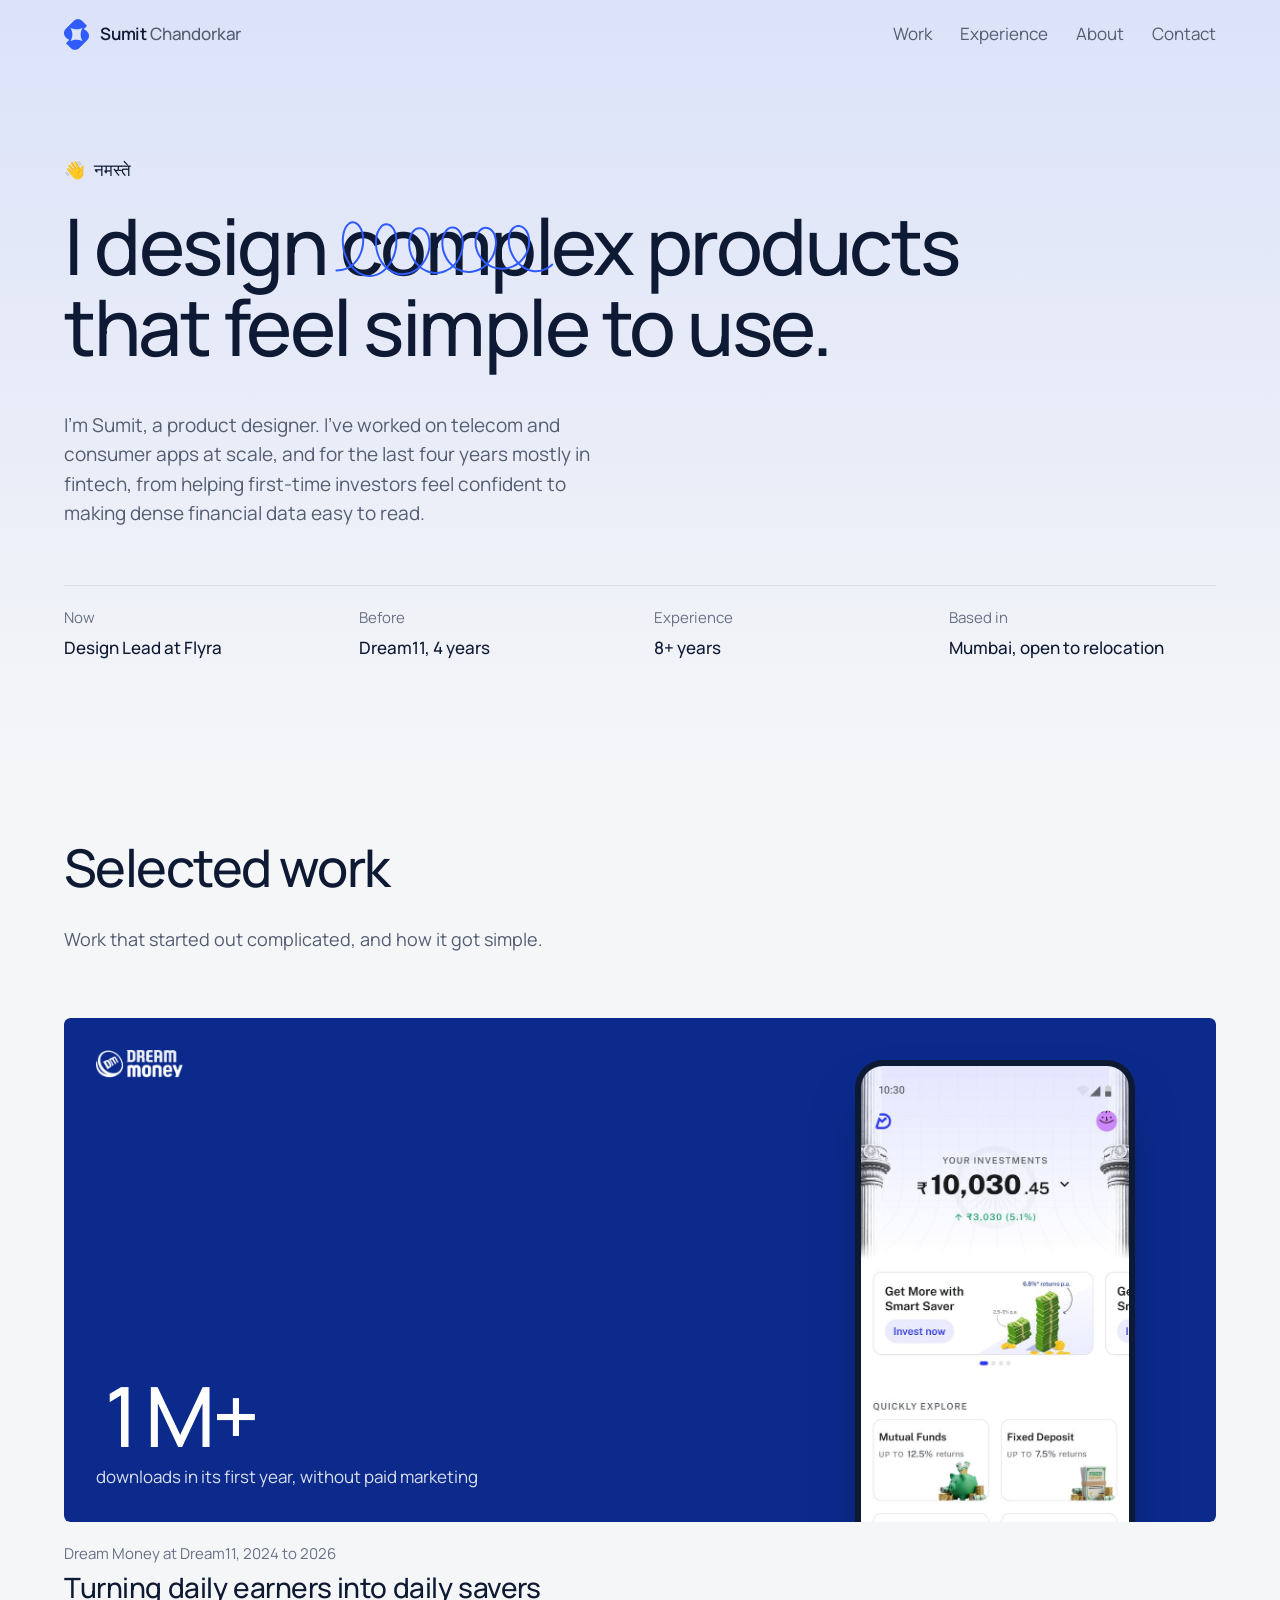
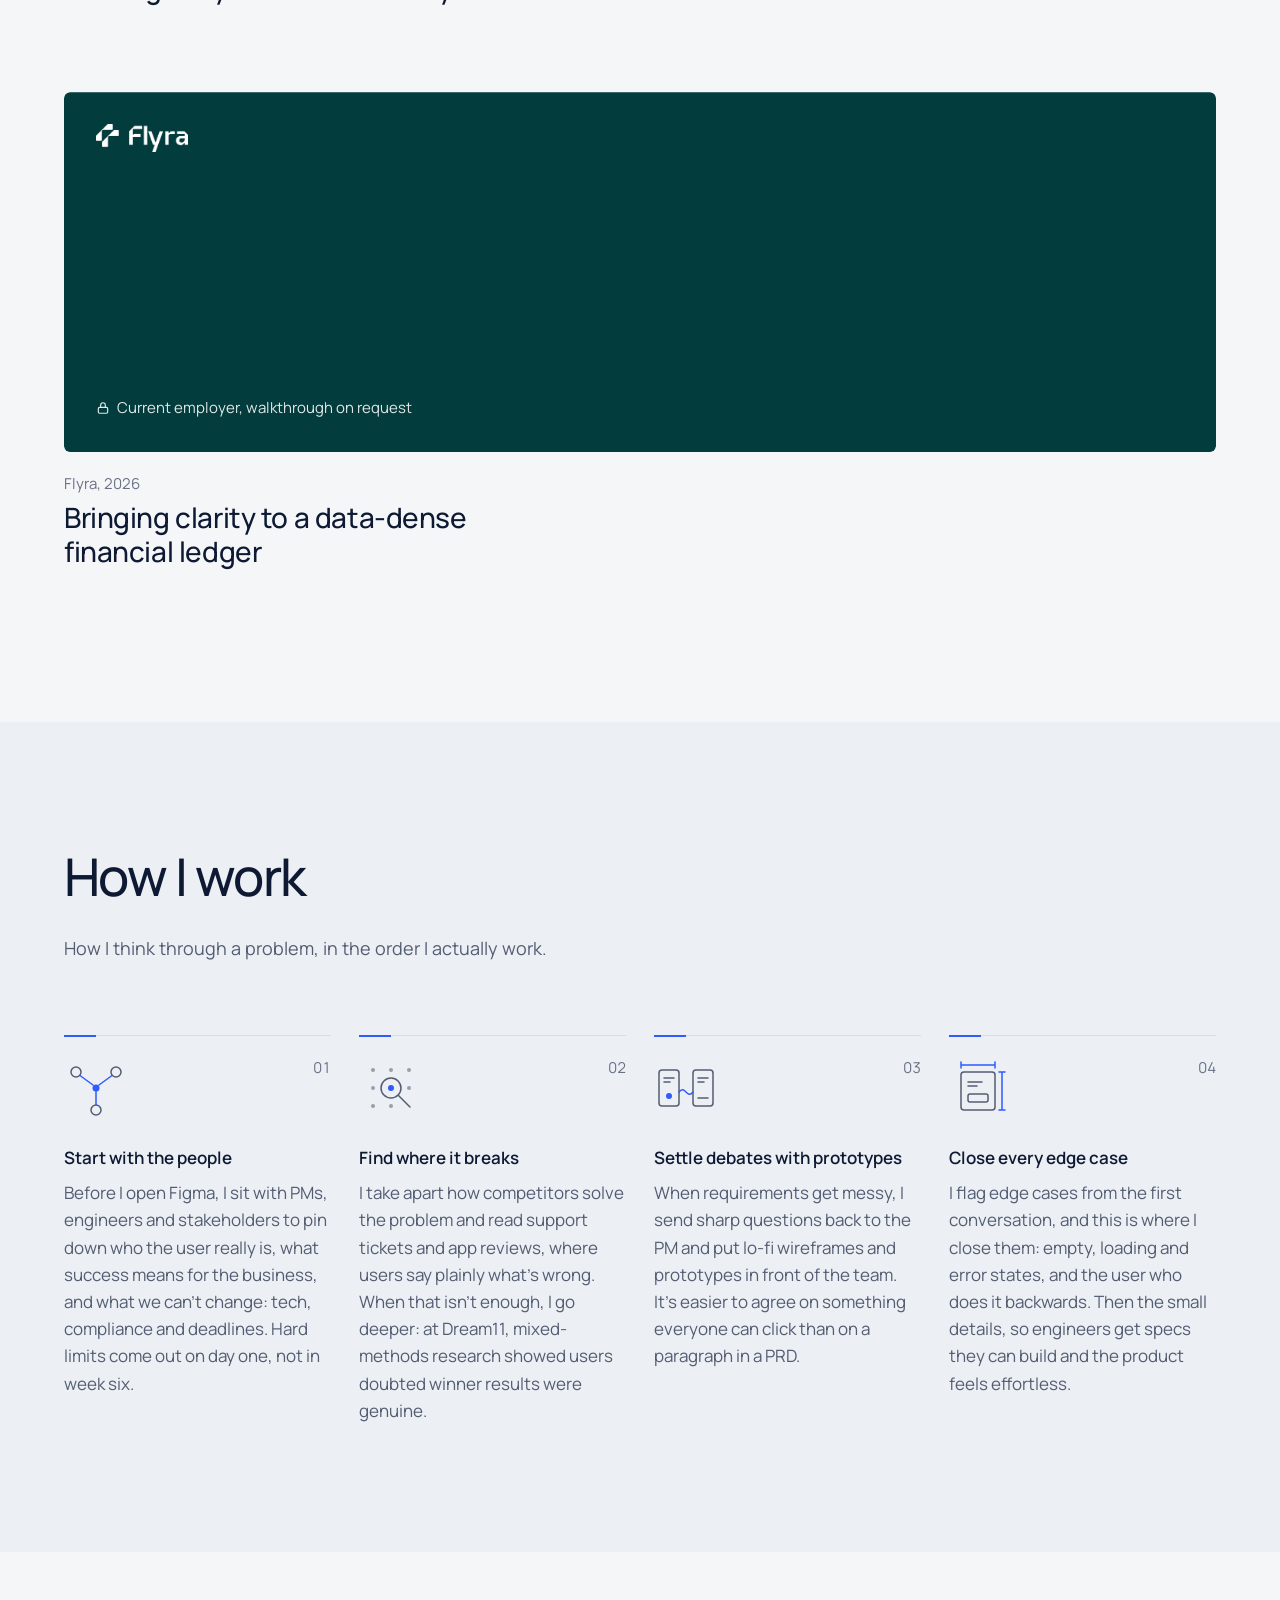
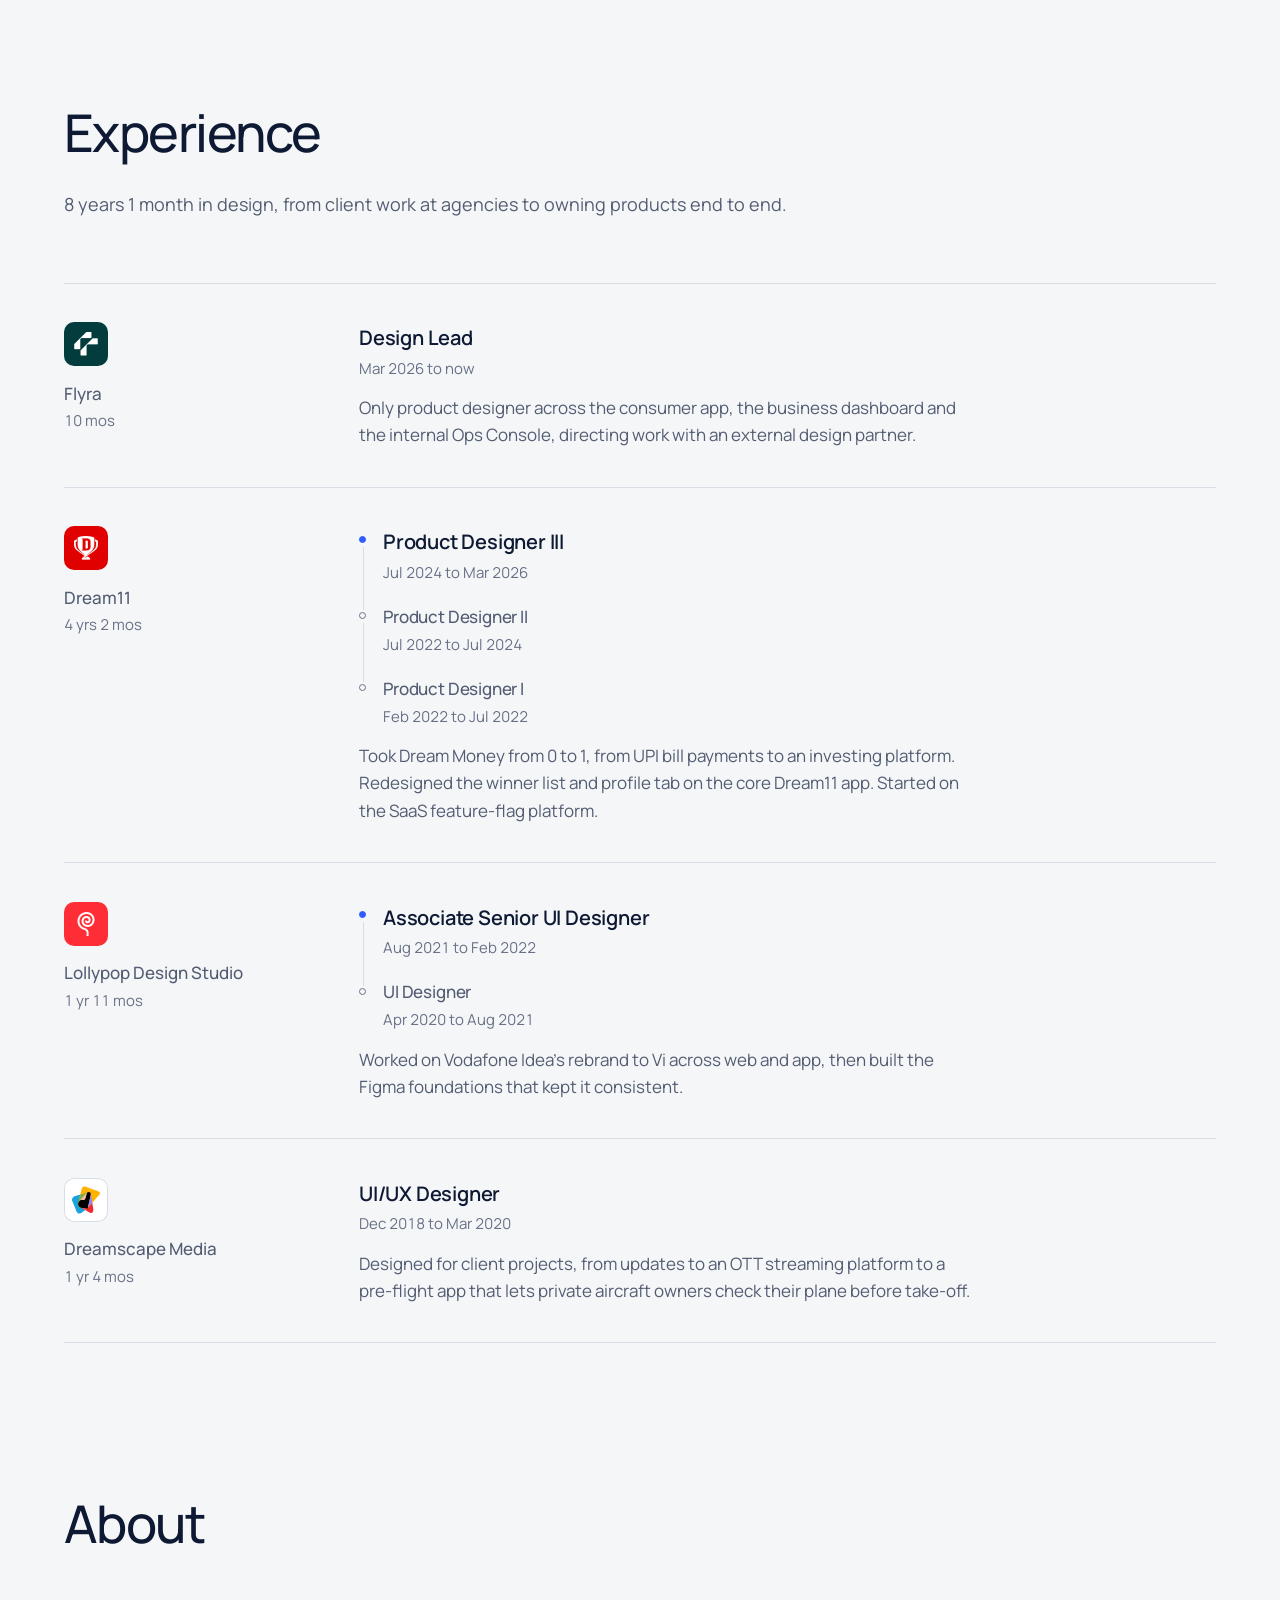
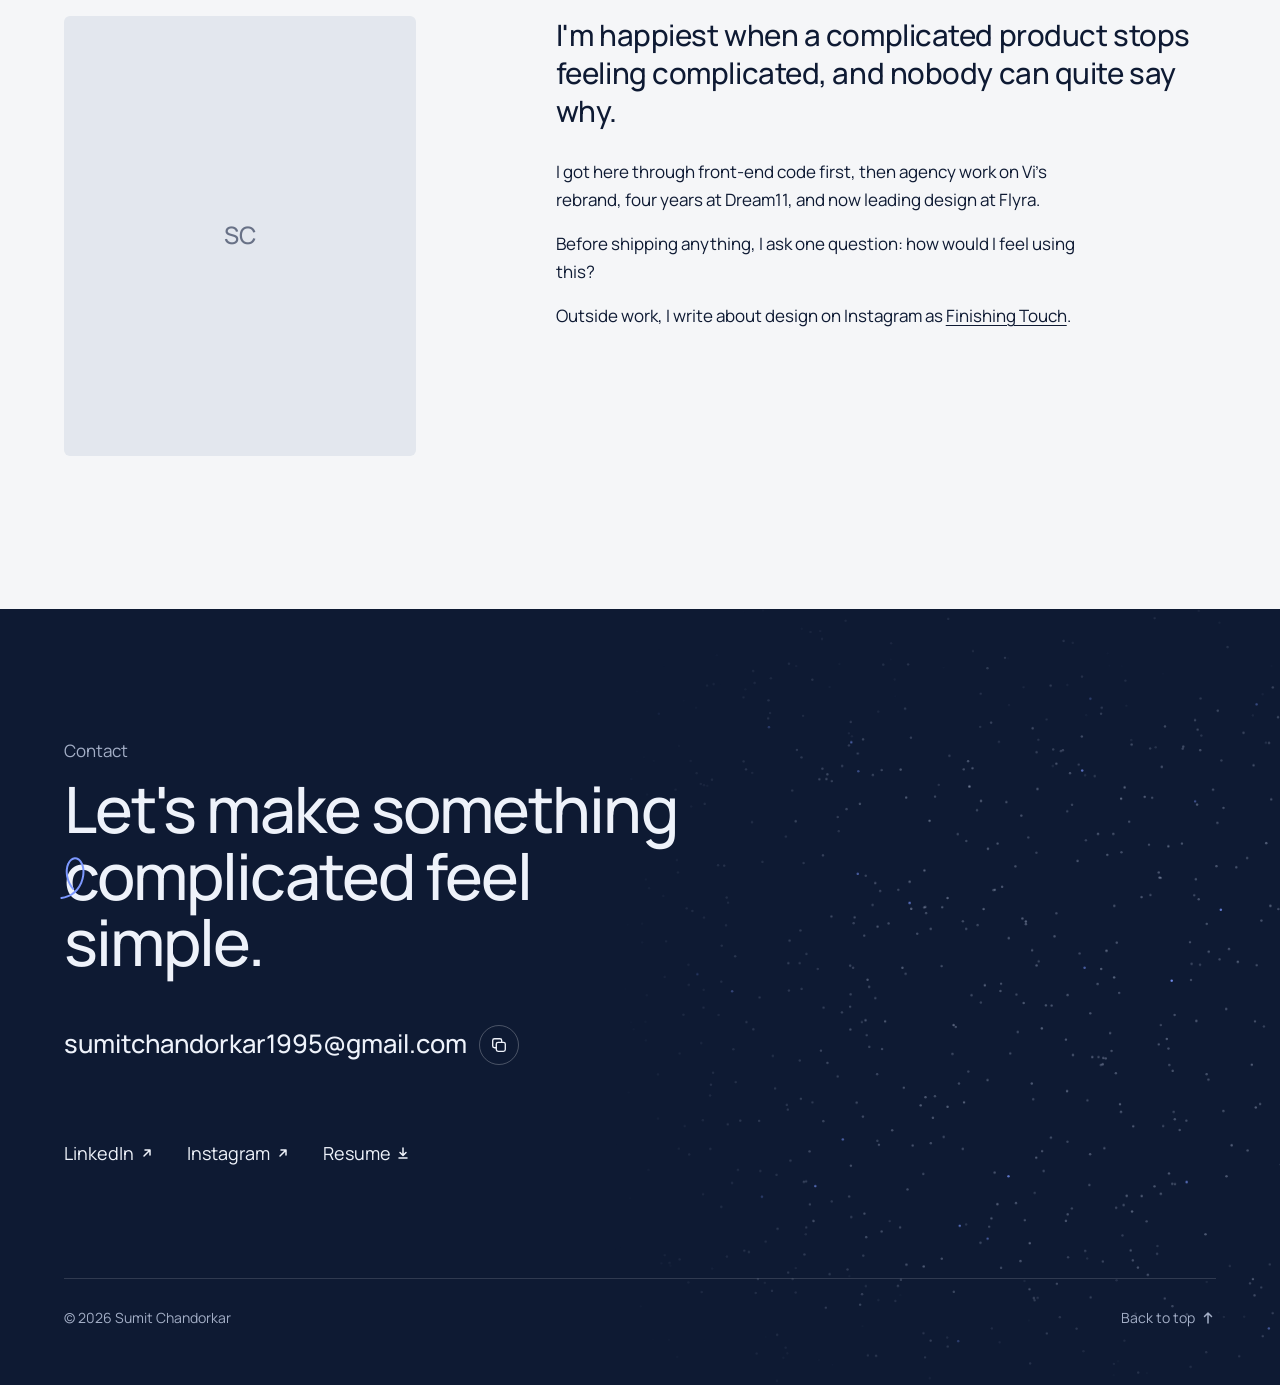
==== index.html @ 49c008b4 "Portoflio files" ====
<!DOCTYPE html>
<html lang="en">
<head>
<meta charset="utf-8">
<meta http-equiv="X-UA-Compatible" content="IE=edge">
<meta name="viewport" content="width=device-width, initial-scale=1, viewport-fit=cover">
<title>Sumit Chandorkar, Product Designer</title>
<meta name="description" content="Sumit Chandorkar is a product designer with nearly 8 years in product, most recently in fintech. Design Lead at Flyra, previously four years at Dream11.">
<meta property="og:title" content="Sumit Chandorkar, Product Designer">
<meta property="og:description" content="I design complex products that feel simple to use. Design Lead at Flyra, previously Dream11.">
<meta property="og:type" content="website">
<meta name="theme-color" content="#F5F6F8">
<link rel="icon" type="image/svg+xml" href="assets/img/favicon.svg">
<link rel="preconnect" href="https://fonts.googleapis.com">
<link rel="preconnect" href="https://fonts.gstatic.com" crossorigin>
<link href="https://fonts.googleapis.com/css2?family=Manrope:wght@400;500;600&display=swap" rel="stylesheet">
<script>document.documentElement.className += ' js';</script>
<link rel="stylesheet" href="assets/css/main.css">
</head>
<body>
<span id="top"></span>

<header class="site-header">
  <div class="wrap header-in">
    <a class="brand" href="#top" aria-label="Sumit Chandorkar, back to top">
      <svg class="mark" viewBox="0 0 518.5 637.8" aria-hidden="true"><path fill-rule="evenodd" d="M91.6 419.8L99.2 423.1L100.8 424.4L102.0 426.0L102.8 427.9L103.2 430.0L103.1 432.0L102.6 434.0L101.6 435.8L43.1 494.5L42.1 496.1L41.6 497.9L41.7 499.9L42.5 501.7L144.6 604.0L150.5 609.3L158.2 615.3L166.4 620.7L175.0 625.4L184.0 629.4L193.2 632.6L202.7 635.1L212.4 636.7L222.2 637.6L232.0 637.7L241.9 637.0L251.5 635.5L261.1 633.2L270.4 630.1L281.1 625.4L289.8 620.7L298.0 615.3L305.7 609.3L312.9 602.7L484.7 430.8L492.5 421.9L499.4 412.4L503.4 405.7L506.2 400.4L509.4 393.3L512.1 386.0L513.9 380.3L515.8 372.7L517.2 365.0L518.1 357.2L518.5 349.4L518.4 343.4L517.9 335.6L517.2 329.7L515.8 322.1L514.4 316.3L512.1 308.8L509.4 301.5L506.2 294.3L502.5 287.4L498.3 280.7L493.7 274.3L488.8 268.3L484.8 263.9L464.1 243.2L459.8 239.1L453.8 234.1L444.2 227.2L439.2 224.1L432.3 220.5L426.9 217.9L420.6 215.4L419.1 214.5L417.5 213.2L416.4 211.5L415.6 209.6L415.3 207.8L415.3 206.0L415.7 204.3L416.6 202.4L417.7 201.0L475.5 143.2L476.3 141.9L476.8 140.4L476.9 138.9L476.6 137.2L475.2 135.1L373.9 33.8L365.0 26.0L355.4 19.1L347.0 14.2L340.0 10.7L332.6 7.7L323.4 4.6L315.8 2.7L308.0 1.3L300.2 0.4L290.4 0.0L282.6 0.3L274.7 1.0L265.1 2.7L257.5 4.6L250.0 7.0L242.6 9.9L235.6 13.3L227.1 18.1L222.1 21.3L215.8 26.0L211.3 29.8L205.6 35.1L33.8 206.9L26.0 215.8L19.1 225.4L15.1 232.1L12.4 237.4L9.1 244.5L6.4 251.8L4.1 259.3L2.7 265.1L1.3 272.8L0.6 278.7L0.1 286.4L0.0 292.4L0.4 300.3L1.3 308.0L2.3 313.9L4.1 321.4L5.8 327.2L8.4 334.5L12.4 343.5L16.1 350.4L20.2 357.1L24.8 363.5L28.5 368.1L33.7 373.8L55.8 395.9L64.7 403.7L71.0 408.4L75.9 411.6L86.3 417.4ZM139.9 181.9L152.8 187.9L168.9 194.5L185.1 200.0L198.0 203.6L214.1 207.2L227.0 209.2L243.1 210.8L259.2 211.4L272.2 211.0L288.3 209.6L301.2 207.7L317.3 204.4L333.4 200.0L349.5 194.5L365.7 187.9L379.5 181.5L381.2 181.4L382.7 182.3L383.4 183.7L383.2 185.4L374.5 201.7L366.3 219.5L363.4 226.6L359.5 237.2L357.1 244.3L354.0 255.0L350.5 269.2L349.1 276.3L347.4 286.9L345.9 301.1L345.5 308.2L345.3 318.9L345.7 333.1L346.6 343.7L347.4 350.8L349.8 365.0L352.1 375.7L354.0 382.8L356.0 389.9L359.5 400.5L362.1 407.6L366.3 418.3L374.5 436.0L383.2 452.4L383.4 453.3L383.3 454.3L382.4 455.8L381.0 456.4L379.5 456.3L365.7 449.9L349.5 443.3L333.4 437.8L317.3 433.4L304.4 430.6L288.3 428.1L275.4 426.9L259.3 426.4L246.3 426.7L230.2 428.1L217.3 430.0L201.2 433.4L185.1 437.8L169.0 443.3L152.8 449.9L139.1 456.3L137.3 456.4L135.8 455.5L135.1 453.9L135.3 452.4L144.0 436.0L152.2 418.3L155.1 411.2L159.0 400.5L163.6 386.3L165.5 379.2L168.0 368.6L170.6 354.4L171.5 347.3L172.6 336.6L173.2 322.4L173.1 311.8L172.8 304.7L171.5 290.5L169.4 276.3L166.4 262.1L164.5 255.0L161.4 244.3L157.8 233.7L153.7 223.0L145.7 205.3L140.3 194.6L135.2 185.2L135.2 183.5L135.6 182.6L136.3 181.9L137.1 181.4L138.1 181.3Z"/></svg>
      <span class="wm"><span class="wm-1">Sumit</span> <span class="wm-2">Chandorkar</span></span>
    </a>
    <nav class="site-nav" aria-label="Main">
      <a href="#work">Work</a>
      <a class="opt" href="#experience">Experience</a>
      <a class="opt2" href="#about">About</a>
      <a href="#contact">Contact</a>
      <span class="nav-dot" aria-hidden="true"></span>
    </nav>
  </div>
  <span class="progress" aria-hidden="true"></span>
</header>

<main>
  <div class="hero">
    <section class="wrap intro grid" aria-label="Introduction">
      <p class="hello"><span class="wave" aria-hidden="true">👋</span><span class="hello-word" aria-hidden="true">नमस्ते</span><span class="sr">Hello</span></p>
      <h1 class="knotted">I design <span class="w-from">complex</span> products <br class="br-lg">that feel <span class="w-to">simple</span> to&nbsp;use.<svg class="knot" aria-hidden="true"><path/></svg></h1>
      <p class="lede">I'm Sumit, a product designer. I've worked on telecom and consumer apps at scale, and for the last <span data-since="2022-07">four</span> years mostly in fintech, from helping first-time investors feel confident to making dense financial data easy to read.</p>
      <dl class="facts">
        <div><dt>Now</dt><dd>Design Lead at Flyra</dd></div>
        <div><dt>Before</dt><dd>Dream11, 4 years</dd></div>
        <div><dt>Experience</dt><dd data-years="short">Nearly 8 years</dd></div>
        <div><dt>Based in</dt><dd>Mumbai, open to relocation</dd></div>
      </dl>
    </section>
  </div>

  <section class="wrap section" id="work" aria-labelledby="work-title">
    <div class="section-head grid">
      <h2 id="work-title">Selected work</h2>
      <p>Work that started out complicated, and how it got simple.</p>
    </div>
    <!-- To add a real screen: add  background-image:url('images/dream-money.jpg'); background-size:cover; background-position:center;  to the cover's style.
         When a case study is ready: change <div class="case-link"> to <a class="case-link" href="dream-money.html"> and set data-chip="Read case study". -->
    <ol class="work grid">
      <li class="case lead">
        <a class="case-link" href="dream-money.html" data-chip="Read case study">
          <div class="cover" style="background-color:#0B2A8C;">
            <img class="logo" src="assets/img/logo-dream-money.png" alt="Dream Money">
            <div><div class="cover-figure">1M+</div><div class="cover-caption">downloads in its first year, without paid marketing</div></div>
            <div class="cover-shot phone crop" aria-hidden="true"><div class="screen"><img src="assets/img/dm-home.jpg" alt="" width="560" height="1213" loading="lazy"></div></div>
          </div>
          <div class="case-body">
            <p class="case-where">Dream Money at Dream11, 2024 to 2026</p>
            <h3>Turning daily earners into daily savers</h3>
          </div>
        </a>
      </li>
      <li class="case wide-card">
        <a class="case-link" href="mailto:sumitchandorkar1995@gmail.com?subject=Flyra%20walkthrough" data-chip="Ask for a walkthrough">
          <div class="cover" style="background-color:#033C3D;">
            <img class="logo" src="assets/img/logo-flyra.png" alt="Flyra">
            <span class="lock"><svg width="14" height="14" viewBox="0 0 24 24" fill="none" stroke="currentColor" stroke-width="2" aria-hidden="true"><rect x="4" y="11" width="16" height="10" rx="2"/><path d="M8 11V7a4 4 0 0 1 8 0v4"/></svg>Current employer, walkthrough on request</span>
          </div>
          <div class="case-body">
            <p class="case-where">Flyra, 2026</p>
            <h3>Bringing clarity to a data-dense financial ledger</h3>
          </div>
        </a>
      </li>
    </ol>
  </section>

  <section class="band" aria-labelledby="how-title">
    <div class="wrap">
      <div class="section-head grid">
        <h2 id="how-title">How I work</h2>
        <p>How I think through a problem, in the order I actually work.</p>
      </div>
      <ol class="habits">
        <li class="habit">
          <div class="habit-top">
            <svg class="glyph" viewBox="0 0 64 64" fill="none" stroke="currentColor" stroke-width="1.5" aria-hidden="true">
              <circle cx="12" cy="16" r="5"/><circle cx="52" cy="16" r="5"/><circle cx="32" cy="54" r="5"/>
              <path class="as g-dim" pathLength="1" d="M16 19.5 L29 29" stroke-linecap="round"/>
              <path class="as g-dim g-dim2" pathLength="1" d="M48 19.5 L35 29" stroke-linecap="round"/>
              <path class="as g-dim g-dim3" pathLength="1" d="M32 49 L32 35.5" stroke-linecap="round"/>
              <circle class="a g-pop" cx="32" cy="32" r="3.5" stroke="none"/>
            </svg>
            <span class="step">01</span>
          </div>
          <h3>Start with the people</h3>
          <p>Before I open Figma, I sit with PMs, engineers and stakeholders to pin down who the user really is, what success means for the business, and what we can't change: tech, compliance and deadlines. Hard limits come out on day one, not in week six.</p>
        </li>
        <li class="habit">
          <div class="habit-top">
            <svg class="glyph" viewBox="0 0 64 64" fill="none" stroke="currentColor" stroke-width="1.5" aria-hidden="true">
              <g fill="currentColor" stroke="none" opacity=".55">
                <circle cx="14" cy="14" r="2"/><circle cx="32" cy="14" r="2"/><circle cx="50" cy="14" r="2"/>
                <circle cx="14" cy="32" r="2"/><circle cx="50" cy="32" r="2"/>
                <circle cx="14" cy="50" r="2"/><circle cx="32" cy="50" r="2"/>
              </g>
              <circle class="a g-found" cx="32" cy="32" r="3" stroke="none"/>
              <g class="g-lens"><circle cx="32" cy="32" r="10"/><path d="M39.5 39.5 L51 51" stroke-linecap="round"/></g>
            </svg>
            <span class="step">02</span>
          </div>
          <h3>Find where it breaks</h3>
          <p>I take apart how competitors solve the problem and read support tickets and app reviews, where users say plainly what's wrong. When that isn't enough, I go deeper: at Dream11, mixed-methods research showed users doubted winner results were genuine.</p>
        </li>
        <li class="habit">
          <div class="habit-top">
            <svg class="glyph" viewBox="0 0 64 64" fill="none" stroke="currentColor" stroke-width="1.5" aria-hidden="true">
              <rect x="5" y="14" width="20" height="36" rx="3"/>
              <path d="M10 22h10M10 26h6" stroke-linecap="round"/>
              <rect x="39" y="14" width="20" height="36" rx="3"/>
              <path d="M44 22h10M44 26h6M44 42h10" stroke-linecap="round"/>
              <path class="as g-dim" pathLength="1" d="M25 36 C31 28, 33 44, 39 36" stroke-linecap="round"/>
              <circle class="a g-pop g-pop2" cx="15" cy="40" r="3" stroke="none"/>
            </svg>
            <span class="step">03</span>
          </div>
          <h3>Settle debates with prototypes</h3>
          <p>When requirements get messy, I send sharp questions back to the PM and put lo-fi wireframes and prototypes in front of the team. It's easier to agree on something everyone can click than on a paragraph in a PRD.</p>
        </li>
        <li class="habit">
          <div class="habit-top">
            <svg class="glyph" viewBox="0 0 64 64" fill="none" stroke="currentColor" stroke-width="1.5" aria-hidden="true">
              <rect x="12" y="16" width="34" height="38" rx="3"/>
              <rect x="19" y="38" width="20" height="8" rx="2"/>
              <path d="M19 26h14M19 30h9" stroke-linecap="round"/>
              <path class="as g-dim" pathLength="1" d="M12 9 H46 M12 6 V12 M46 6 V12" stroke-linecap="round"/>
              <path class="as g-dim g-dim2" pathLength="1" d="M53 16 V54 M50 16 H56 M50 54 H56" stroke-linecap="round"/>
            </svg>
            <span class="step">04</span>
          </div>
          <h3>Close every edge case</h3>
          <p>I flag edge cases from the first conversation, and this is where I close them: empty, loading and error states, and the user who does it backwards. Then the small details, so engineers get specs they can build and the product feels effortless.</p>
        </li>
      </ol>
      <div class="habit-dots" aria-hidden="true"><span class="on"></span><span></span><span></span><span></span></div>
    </div>
  </section>

  <section class="wrap section" id="experience" aria-labelledby="exp-title">
    <div class="section-head grid">
      <h2 id="exp-title">Experience</h2>
      <p><span class="total" data-years="exact">7 years 11 months</span> in design, from client work at agencies to owning products end to end.</p>
    </div>
    <!-- Dates live in data-from / data-to (YYYY-MM). Tenure is worked out in the browser, so it grows every month on its own. -->
    <ol class="timeline">
      <li class="job">
        <div class="co"><span class="co-logo" style="background-color:#033C3D"><img src="assets/img/logo-flyra-small.png" alt=""></span><span class="org">Flyra</span><span class="tenure" data-from="2026-03">8 mos</span></div>
        <div class="what">
          <ol class="roles"><li><span class="title">Design Lead</span><span class="dates">Mar 2026 to now</span></li></ol>
          <p class="desc">Only product designer across the consumer app, the business dashboard and the internal Ops Console, directing work with an external design partner.</p>
        </div>
      </li>
      <li class="job">
        <div class="co"><span class="co-logo" style="background-color:#E10000"><img src="assets/img/logo-dream11.png" alt=""></span><span class="org">Dream11</span><span class="tenure" data-from="2022-02" data-to="2026-03">4 yrs 2 mos</span></div>
        <div class="what">
          <ol class="roles ladder">
            <li><span class="title">Product Designer III</span><span class="dates">Jul 2024 to Mar 2026</span></li>
            <li><span class="title">Product Designer II</span><span class="dates">Jul 2022 to Jul 2024</span></li>
            <li><span class="title">Product Designer I</span><span class="dates">Feb 2022 to Jul 2022</span></li>
          </ol>
          <p class="desc">Took Dream Money from 0 to 1, from UPI bill payments to an investing platform. Redesigned the winner list and profile tab on the core Dream11 app. Started on the SaaS feature-flag platform.</p>
        </div>
      </li>
      <li class="job">
        <div class="co"><span class="co-logo" style="background-color:#FF2D36"><img src="assets/img/logo-lollypop.png" alt=""></span><span class="org">Lollypop Design Studio</span><span class="tenure" data-from="2020-04" data-to="2022-02">1 yr 11 mos</span></div>
        <div class="what">
          <ol class="roles ladder">
            <li><span class="title">Associate Senior UI Designer</span><span class="dates">Aug 2021 to Feb 2022</span></li>
            <li><span class="title">UI Designer</span><span class="dates">Apr 2020 to Aug 2021</span></li>
          </ol>
          <p class="desc">Worked on Vodafone Idea's rebrand to Vi across web and app, then built the Figma foundations that kept it consistent.</p>
        </div>
      </li>
      <li class="job">
        <div class="co"><span class="co-logo co-light"><img src="assets/img/logo-dreamscape.svg" alt=""></span><span class="org">Dreamscape Media</span><span class="tenure" data-from="2018-12" data-to="2020-03">1 yr 4 mos</span></div>
        <div class="what">
          <ol class="roles"><li><span class="title">UI/UX Designer</span><span class="dates">Dec 2018 to Mar 2020</span></li></ol>
          <p class="desc">Designed for client projects, from updates to an OTT streaming platform to a pre-flight app that lets private aircraft owners check their plane before take-off.</p>
        </div>
      </li>
    </ol>
  </section>

  <section class="wrap section" id="about" aria-labelledby="about-title">
    <div class="section-head grid"><h2 id="about-title">About</h2></div>
    <div class="about grid">
      <!-- Replace with your photo: add style="--img:url('images/sumit.jpg'); background-image:url('images/sumit.jpg');" and remove the initials -->
      <div class="portrait" role="img" aria-label="Photo of Sumit Chandorkar">SC</div>
      <div class="about-text">
        <p class="big">I'm happiest when a complicated product stops feeling complicated, and nobody can quite say why.</p>
        <p>I got here through front-end code first, then agency work on Vi's rebrand, four years at Dream11, and now leading design at Flyra.</p>
        <p>Before shipping anything, I ask one question: how would I feel using this?</p>
        <p>Outside work, I write about design on Instagram as <a href="https://www.instagram.com/finishingtouch620/">Finishing Touch</a>.</p>
      </div>
    </div>
  </section>
</main>

<footer class="site-footer" id="contact">
  <canvas class="foot-field" id="foot-field" aria-hidden="true"></canvas>
  <div class="wrap foot-in">
    <p class="foot-kicker">Contact</p>
    <p class="contact-line knotted">Let's make something <span class="w-from">complicated</span> feel <span class="w-to">simple</span>.<svg class="knot" aria-hidden="true"><path/></svg></p>
    <div class="mail-row">
      <a class="mail ul" href="mailto:sumitchandorkar1995@gmail.com">sumitchandorkar1995@gmail.com</a>
      <button class="copy" type="button" aria-label="Copy email address" data-tip="Copy email" hidden>
        <svg class="i-copy" viewBox="0 0 20 20" fill="none" stroke="currentColor" stroke-width="1.5" aria-hidden="true"><rect x="7" y="7" width="10" height="10" rx="2"/><path d="M13 7 V5 a2 2 0 0 0 -2 -2 H5 a2 2 0 0 0 -2 2 v6 a2 2 0 0 0 2 2 h2"/></svg>
        <svg class="i-done" viewBox="0 0 20 20" fill="none" stroke="currentColor" stroke-width="1.8" aria-hidden="true"><path d="M4.5 10.5 L8.5 14.5 L15.5 6" stroke-linecap="round" stroke-linejoin="round"/></svg>
      </button>
      <span class="sr" aria-live="polite" id="copy-status"></span>
    </div>
    <ul class="foot-links">
      <li><a class="ul" href="https://www.linkedin.com/in/sumitchandorkar-088304bb" target="_blank" rel="noopener">LinkedIn<svg class="ico" viewBox="0 0 16 16" fill="none" stroke="currentColor" stroke-width="1.5" aria-hidden="true"><path d="M5 11 L11 5 M6 5 H11 V10" stroke-linecap="round" stroke-linejoin="round"/></svg><span class="sr"> (opens in a new tab)</span></a></li>
      <li><a class="ul" href="https://www.instagram.com/finishingtouch620/" target="_blank" rel="noopener">Instagram<svg class="ico" viewBox="0 0 16 16" fill="none" stroke="currentColor" stroke-width="1.5" aria-hidden="true"><path d="M5 11 L11 5 M6 5 H11 V10" stroke-linecap="round" stroke-linejoin="round"/></svg><span class="sr"> (opens in a new tab)</span></a></li>
      <!-- Add resume.pdf next to index.html before going live, or this link will break -->
      <li><a class="ul" href="resume.pdf" download>Resume<svg class="ico" viewBox="0 0 16 16" fill="none" stroke="currentColor" stroke-width="1.5" aria-hidden="true"><path d="M8 3 V10 M5 7.5 L8 10.5 L11 7.5 M4 13 H12" stroke-linecap="round" stroke-linejoin="round"/></svg><span class="sr"> (PDF download)</span></a></li>
    </ul>
    <div class="footer-meta">
      <span>© 2026 Sumit Chandorkar</span>
      <a class="to-top" href="#top">Back to top<svg class="ico" viewBox="0 0 16 16" fill="none" stroke="currentColor" stroke-width="1.5" aria-hidden="true"><path d="M8 13 V3 M4.5 6.5 L8 3 L11.5 6.5" stroke-linecap="round" stroke-linejoin="round"/></svg></a>
    </div>
  </div>
</footer>

<script src="assets/js/main.js"></script>
</body>
</html>
---- assets/css/main.css ----
/* Values are written twice where it matters: a plain value first for old browsers, then the variable. */
  :root {
    --bg: #F5F6F8;
    --band: #ECEFF4;
    --ink: #0E1A33;
    --muted: #535D72;
    --faint: #687186;
    --rule: #D9DDE5;
    --blue: #2F5BFF;
    --panel: #E3E7EE;
    --foot: #0E1A33;
    --on-foot: #EEF2FA;
    --on-foot-muted: #A3AEC6;
    --font: "Manrope", "Helvetica Neue", Helvetica, Arial, sans-serif;
    --wrap: 78rem;
    --gutter: clamp(1.25rem, 4vw, 3rem);
    --gap: clamp(1rem, 2.2vw, 2rem);
    --space: clamp(6rem, 12vw, 10.5rem);
    --ease: cubic-bezier(.2,.7,.2,1);
  }
  @media (prefers-color-scheme: dark) {
    :root:not([data-theme="light"]) {
      --bg: #0C1120; --band: #10172A; --ink: #E8ECF4; --muted: #A2ABBE; --faint: #8891A5; --rule: #232B3D;
      --blue: #7C98FF; --panel: #182036; --foot: #131B31; --on-foot: #E8ECF4; --on-foot-muted: #98A3BB;
    }
  }
  :root[data-theme="dark"] {
    --bg: #0C1120; --band: #10172A; --ink: #E8ECF4; --muted: #A2ABBE; --faint: #8891A5; --rule: #232B3D;
    --blue: #7C98FF; --panel: #182036; --foot: #131B31; --on-foot: #E8ECF4; --on-foot-muted: #98A3BB;
  }

  *, *::before, *::after { box-sizing: border-box; }
  main, header, footer, section, nav { display: block; }
  :root { padding-top: env(safe-area-inset-top, 0px); padding-bottom: env(safe-area-inset-bottom, 0px); }
  @media (prefers-reduced-motion: no-preference) { html { scroll-behavior: smooth; } }
  #top { position: absolute; top: 0; left: 0; }
  html { background: #F5F6F8; background: var(--bg); -webkit-text-size-adjust: 100%; scroll-padding-top: 5rem; }
  body { margin: 0; background: #F5F6F8; background: var(--bg); color: #0E1A33; color: var(--ink); font-family: "Manrope", "Helvetica Neue", Helvetica, Arial, sans-serif; font-family: var(--font); font-size: 17px; font-size: 1.0625rem; line-height: 1.6; -webkit-font-smoothing: antialiased; }
  a { color: inherit; text-underline-offset: 0.2em; text-decoration-thickness: 1px; }
  a:focus, button:focus { outline: 2px solid #2F5BFF; outline-offset: 3px; }
  a:focus:not(:focus-visible), button:focus:not(:focus-visible) { outline: none; }
  img { max-width: 100%; }
  .wrap { max-width: 78rem; max-width: var(--wrap); margin: 0 auto; padding: 0 24px; padding: 0 var(--gutter); }
  .grid { display: grid; grid-template-columns: repeat(12, minmax(0, 1fr)); column-gap: var(--gap); }
  .muted { color: #535D72; color: var(--muted); }
  .sr { position: absolute; width: 1px; height: 1px; overflow: hidden; clip: rect(0 0 0 0); white-space: nowrap; }

  /* Underline that draws from the left on hover */
  .ul { text-decoration: none; background-image: linear-gradient(currentColor, currentColor); background-repeat: no-repeat; background-size: 100% 1px; background-position: 0 100%; padding-bottom: 2px; }
  @media (hover: hover) and (pointer: fine) {
    .ul { background-size: 0 1px; transition: background-size .35s var(--ease); }
    .ul:hover, .ul:focus { background-size: 100% 1px; }
  }

  /* ---------- Sticky header ---------- */
  .site-header { position: relative; position: -webkit-sticky; position: sticky; top: 0; z-index: 20; transition: transform .35s var(--ease), background-color .3s, box-shadow .3s; }
  .site-header.scrolled { background: rgba(245,246,248,.82); -webkit-backdrop-filter: saturate(160%) blur(12px); backdrop-filter: saturate(160%) blur(12px); box-shadow: 0 1px 0 #D9DDE5; box-shadow: 0 1px 0 var(--rule); }
  @media (prefers-color-scheme: dark) { :root:not([data-theme="light"]) .site-header.scrolled { background: rgba(12,17,32,.8); } }
  :root[data-theme="dark"] .site-header.scrolled { background: rgba(12,17,32,.8); }
  .site-header.hidden { transform: translateY(-100%); }
  .header-in { display: flex; justify-content: space-between; align-items: center; height: 4.25rem; }
  .brand { display: inline-flex; align-items: center; text-decoration: none; white-space: nowrap; }
  .mark { width: 25px; height: 31px; margin-right: 11px; flex: none; fill: #2F5BFF; fill: var(--blue); }
  .wm { font-size: 1.0625rem; letter-spacing: -0.01em; }
  .wm-1 { font-weight: 600; }
  .wm-2 { font-weight: 500; color: #535D72; color: var(--muted); }
  .site-nav { position: relative; display: flex; }
  .site-nav a { position: relative; margin-left: 28px; padding: 6px 0; text-decoration: none; color: #535D72; color: var(--muted); transition: color .2s; }
  .site-nav a:first-child { margin-left: 0; }
  .site-nav a:hover, .site-nav a.active { color: #0E1A33; color: var(--ink); }
  .nav-dot { position: absolute; left: 0; bottom: -2px; height: 2px; width: 0; background: #2F5BFF; background: var(--blue); border-radius: 2px; opacity: 0; transition: transform .45s var(--ease), width .45s var(--ease), opacity .3s; }
  .progress { position: absolute; left: 0; right: 0; bottom: -1px; height: 1px; background: #2F5BFF; background: var(--blue); transform-origin: 0 50%; transform: scaleX(0); opacity: 0; transition: opacity .3s; }
  .scrolled .progress { opacity: 1; }

  /* ---------- Hero ---------- */
  .hero { position: relative; margin-top: -4.25rem; padding-top: 4.25rem; overflow: hidden; }
  .intro { position: relative; padding-top: 72px; padding-top: clamp(3rem, 7vw, 5.5rem); padding-bottom: 56px; padding-bottom: clamp(2.5rem, 5vw, 4rem); }
  .hello { grid-column: 1 / -1; margin: 0 0 1.25rem; display: flex; align-items: baseline; font-size: 1.0625rem; min-height: 1.7em; }
  .wave { display: inline-block; margin-right: 0.55rem; transform-origin: 70% 80%; }
  .hello-word { display: inline-block; font-weight: 500; transition: opacity .25s, transform .35s var(--ease); }
  .hello.out .hello-word { opacity: 0; transform: translateY(-6px); }
  .hello.pre .hello-word { opacity: 0; transform: translateY(6px); transition: none; }
  @media (prefers-reduced-motion: no-preference) {
    .wave { animation: wave 1.6s .4s ease-in-out both; }
    .hello:hover .wave { animation: wave2 1.2s ease-in-out both; }
  }
  @keyframes wave { 0%, 60%, 100% { transform: none; } 10%, 30% { transform: rotate(16deg); } 20%, 40% { transform: rotate(-8deg); } }
  @keyframes wave2 { 0%, 60%, 100% { transform: none; } 10%, 30% { transform: rotate(16deg); } 20%, 40% { transform: rotate(-8deg); } }
  .knotted { position: relative; }
  .knot { position: absolute; top: 0; left: 0; width: 100%; height: 100%; overflow: visible; pointer-events: none; }
  .knot path { fill: none; stroke: #2F5BFF; stroke: var(--blue); stroke-width: 2; stroke-linecap: round; stroke-linejoin: round; }
  .contact-line .knot path { stroke: #7C98FF; }
  .intro h1 { grid-column: 1 / -1; margin: 0; font-weight: 500; font-size: 56px; font-size: clamp(2.4rem, 6.1vw, 5.5rem); line-height: 1.04; letter-spacing: -0.032em; max-width: 21ch; }
  .br-lg { display: inline; }
  .intro .lede { grid-column: 1 / span 7; margin: 40px 0 0; margin: clamp(2rem, 3.4vw, 3rem) 0 0; color: #535D72; color: var(--muted); font-size: 19px; font-size: 1.1875rem; line-height: 1.55; max-width: 46ch; }
  .facts { grid-column: 1 / -1; margin: 48px 0 0; margin: clamp(2.25rem, 4.5vw, 3.5rem) 0 0; padding: 20px 0 0; border-top: 1px solid #D9DDE5; border-top: 1px solid var(--rule); display: grid; grid-template-columns: repeat(12, minmax(0, 1fr)); column-gap: var(--gap); row-gap: 1.25rem; }
  .facts div { grid-column: span 3; margin-bottom: 16px; }
  .facts dt { color: #687186; color: var(--faint); font-size: 0.9375rem; }
  .facts dd { margin: 0.3rem 0 0; max-width: 30ch; font-weight: 500; color: #0E1A33; color: var(--ink); }
  .facts strong { display: block; font-weight: 500; font-size: 1.25rem; line-height: 1.3; letter-spacing: -0.01em; color: #0E1A33; color: var(--ink); font-variant-numeric: tabular-nums lining-nums; }
  .facts dd span { display: block; margin-top: 0.2rem; color: #535D72; color: var(--muted); font-size: 0.9375rem; }

  /* ---------- Sections ---------- */
  .section { padding-top: 128px; padding-top: var(--space); }
  .section-head { margin-bottom: 48px; margin-bottom: clamp(2.5rem, 5vw, 4rem); }
  .section-head h2 { grid-column: 1 / -1; margin: 0; font-weight: 500; font-size: 40px; font-size: clamp(2rem, 4.2vw, 3.25rem); line-height: 1.05; letter-spacing: -0.03em; }
  .section-head p { grid-column: 1 / -1; margin: 24px 0 0; margin: clamp(1.25rem, 2.4vw, 2rem) 0 0; color: #535D72; color: var(--muted); font-size: 1.125rem; line-height: 1.55; max-width: 72ch; }

  /* ---------- Work ---------- */
  .work { list-style: none; margin: 0; padding: 0; row-gap: clamp(3.5rem, 7vw, 5.5rem); }
  .case { grid-column: span 6; margin-bottom: 56px; }
  .case.lead { grid-column: 1 / -1; }
  .case.wide-card { grid-column: 1 / -1; }
  @supports (aspect-ratio: 1 / 1) { .case.wide-card .cover { aspect-ratio: 16 / 5; } }
  @media (max-width: 680px) { @supports (aspect-ratio: 1 / 1) { .case.wide-card .cover { aspect-ratio: 16 / 9; } } }
  .case-link { display: block; text-decoration: none; color: inherit; }
  .cover { position: relative; min-height: 18rem; border-radius: 6px; overflow: hidden; color: #fff; padding: 24px; padding: clamp(1.25rem, 2.6vw, 2rem); display: flex; flex-direction: column; justify-content: space-between; -webkit-transform: translateZ(0); }
  @supports (aspect-ratio: 1 / 1) {
    .cover { min-height: 0; aspect-ratio: 16 / 10; }
    .case.lead .cover { aspect-ratio: 16 / 7; }
  }
  .cover > * { position: relative; z-index: 2; }
  .cover img.logo { height: 1.75rem; width: auto; align-self: flex-start; }
  .cover-figure { font-weight: 500; font-size: 64px; font-size: clamp(2.75rem, 6.5vw, 5.5rem); line-height: 0.95; letter-spacing: -0.035em; font-variant-numeric: tabular-nums lining-nums; }
  .cover-caption { margin-top: 0.5rem; color: rgba(255,255,255,.85); }
  .lock { display: inline-flex; align-items: center; color: rgba(255,255,255,.88); font-size: 0.9375rem; }
  .lock svg { margin-right: 0.45rem; }
  /* Ordered dots appear around the pointer on hover: the "complexity settling" motif */
  .cover::after { content: ""; position: absolute; top: 0; left: 0; right: 0; bottom: 0; z-index: 1; opacity: 0; pointer-events: none;
    background-image: radial-gradient(rgba(255,255,255,.38) 1.1px, transparent 1.6px); background-size: 22px 22px; background-position: 11px 11px; }
  .chip { position: absolute; top: 0; left: 0; z-index: 3; padding: 0.45rem 0.8rem; border-radius: 999px; background: #fff; color: #0E1A33; font-size: 0.875rem; font-weight: 500; white-space: nowrap; pointer-events: none; opacity: 0; transform: translate(-50%, -50%) scale(.85); }
  .case-body { margin-top: 1.25rem; }
  /* Real screen on the lead cover, rising from the bottom edge */
  .cover-shot { position: absolute; right: 7%; bottom: -26%; width: 25%; max-width: 280px; z-index: 2; border-radius: 28px; padding: 6px; background: #0E1A33; box-shadow: 0 30px 60px -25px rgba(0,0,0,.5); transition: transform .6s var(--ease); }
  .cover-shot .screen { overflow: hidden; border-radius: 22px; aspect-ratio: 9 / 19.5; }
  .cover-shot img { display: block; width: 100%; height: auto; }
  @media (hover: hover) and (pointer: fine) { .case-link:hover .cover-shot { transform: translateY(-10px); } }
  @media (max-width: 680px) { .case.lead .cover > div:not(.cover-shot) { max-width: 54%; } .case.lead .cover-figure { font-size: 2.4rem; } .cover-shot { width: 38%; right: 5%; bottom: -34%; border-radius: 18px; padding: 4px; } .cover-shot .screen { border-radius: 14px; } }
  .case-where { margin: 0; color: #687186; color: var(--faint); font-size: 0.9375rem; }
  .case h3 { margin: 0.3rem 0 0; font-weight: 500; font-size: 24px; font-size: clamp(1.35rem, 2.2vw, 1.75rem); line-height: 1.2; letter-spacing: -0.015em; max-width: 28ch; transition: color .25s; }

  @media (hover: hover) and (pointer: fine) {
    .cover::after { -webkit-mask-image: radial-gradient(circle 200px at var(--mx, 50%) var(--my, 50%), #000 0%, transparent 100%); mask-image: radial-gradient(circle 200px at var(--mx, 50%) var(--my, 50%), #000 0%, transparent 100%); transition: opacity .4s; }
    .case-link:hover .cover::after { opacity: 1; }
    .chip { transition: opacity .25s, transform .25s var(--ease); }
    .case-link:hover .chip { opacity: 1; transform: translate(-50%, -50%) scale(1); }
    .cover img.logo, .cover > div, .cover .lock { transition: transform .5s var(--ease); }
    .case-link:hover .cover img.logo, .case-link:hover .cover > div, .case-link:hover .cover .lock { transform: translateY(-3px); }
    .case-link:hover h3 { color: #2F5BFF; color: var(--blue); }
  }

  /* Covers reveal with a wipe as they enter the viewport (only when JS and IntersectionObserver are available) */
  .reveal-on .cover { -webkit-clip-path: inset(0 0 100% 0 round 6px); clip-path: inset(0 0 100% 0 round 6px); }
  .reveal-on .cover > :not(.chip) { opacity: 0; transform: translateY(14px); }
  .reveal-on .case.in .cover { -webkit-clip-path: inset(0 0 0 0 round 6px); clip-path: inset(0 0 0 0 round 6px); transition: clip-path 1s var(--ease), -webkit-clip-path 1s var(--ease); }
  .reveal-on .case.in .cover > :not(.chip) { opacity: 1; transform: none; transition: opacity .6s .45s, transform .8s .45s var(--ease); }

  /* ---------- How I work (tinted band) ---------- */
  .band { margin-top: 128px; margin-top: var(--space); background: #ECEFF4; background: var(--band); padding: 112px 0; padding: clamp(5rem, 10vw, 8.5rem) 0; }
  .band .section-head { margin-bottom: clamp(3rem, 6vw, 4.5rem); }
  .habits { list-style: none; margin: 0; padding: 0; display: grid; grid-template-columns: repeat(4, minmax(0, 1fr)); column-gap: var(--gap); row-gap: 3rem; }
  .habit { margin-bottom: 40px; padding-top: 1.25rem; border-top: 1px solid #D0D5DF; border-top: 1px solid var(--rule); position: relative; }
  .habit::before { content: ""; position: absolute; left: 0; top: -1px; width: 2rem; height: 2px; background: #2F5BFF; background: var(--blue); }
  .habit-dots { display: none; }
  .habit-top { display: flex; justify-content: space-between; align-items: flex-start; }
  .step { color: #687186; color: var(--faint); font-size: 0.9375rem; font-variant-numeric: tabular-nums lining-nums; }
  .glyph { display: block; width: 64px; height: 64px; color: #535D72; color: var(--muted); overflow: visible; }
  .glyph .a { fill: #2F5BFF; fill: var(--blue); }
  .glyph .as { stroke: #2F5BFF; stroke: var(--blue); }
  .habit h3 { margin: 1.5rem 0 0; font-weight: 600; font-size: 1.0625rem; }
  .habit p { margin: 0.5rem 0 0; color: #535D72; color: var(--muted); max-width: 36ch; }

  /* Glyph animations. Base styles are the final state, so browsers without animation simply show it. */
  .g-lens, .g-knob, .g-track, .g-dim, .g-pop, .g-found { transform-box: fill-box; transform-origin: center; }
  .play .g-lens { animation: lens 1.6s var(--ease) both; }
  .play .g-found { animation: found 1.6s both; }
  .play .g-dim { animation: dim 1s .2s var(--ease) both; }
  .play .g-dim2 { animation-delay: .4s; }
  .play .g-dim3 { animation-delay: .6s; }
  .play .g-pop { animation: pop .5s .95s var(--ease) both; }
  .play .g-pop2 { animation-delay: .1s; }
  @keyframes lens { 0% { transform: translate(-16px, -16px); } 40% { transform: translate(16px, -14px); } 70% { transform: translate(-6px, 10px); } 100% { transform: none; } }
  @keyframes found { 0%, 80% { opacity: .25; } 100% { opacity: 1; } }
  @keyframes pop { 0% { transform: scale(0); } 70% { transform: scale(1.25); } 100% { transform: none; } }
  @keyframes dim { from { stroke-dashoffset: 1; } to { stroke-dashoffset: 0; } }
  .g-dim { stroke-dasharray: 1; stroke-dashoffset: 0; }

  /* ---------- Experience ---------- */
  .timeline { list-style: none; margin: 0; padding: 0; border-top: 1px solid #D9DDE5; border-top: 1px solid var(--rule); }
  .job { position: relative; display: grid; grid-template-columns: repeat(12, minmax(0, 1fr)); column-gap: var(--gap); padding: 32px 0; padding: clamp(1.75rem, 3vw, 2.5rem) 0; border-bottom: 1px solid #D9DDE5; border-bottom: 1px solid var(--rule); }
  .co { grid-column: 1 / span 3; }
  .co-logo { display: flex; align-items: center; justify-content: center; width: 44px; height: 44px; margin-bottom: 0.85rem; border-radius: 10px; }
  .co-logo img { width: 24px; height: 24px; }
  .co-light { background: #fff; box-shadow: inset 0 0 0 1px #D9DDE5; }
  .co-light img { width: 28px; height: 28px; }
  .co-ph { background: #E3E7EE; background: var(--panel); color: #687186; color: var(--faint); font-weight: 600; }
  .org { display: block; color: #535D72; color: var(--muted); font-weight: 500; }
  .tenure { display: block; margin-top: 0.15rem; color: #687186; color: var(--faint); font-size: 0.9375rem; font-variant-numeric: tabular-nums lining-nums; }
  .what { grid-column: 4 / -1; }
  .roles { list-style: none; margin: 0; padding: 0; }
  .roles li { display: block; }
  .roles .title { display: block; font-weight: 600; font-size: 1.25rem; letter-spacing: -0.01em; color: #0E1A33; color: var(--ink); }
  .roles .dates { display: block; margin-top: 0.15rem; color: #687186; color: var(--faint); font-size: 0.9375rem; font-variant-numeric: tabular-nums lining-nums; white-space: nowrap; }
  /* Promotions read as a ladder: the latest title on top, earlier ones stepping down */
  .ladder li { position: relative; padding-left: 1.5rem; padding-bottom: 1.15rem; }
  .ladder li:last-child { padding-bottom: 0; }
  .ladder li::before { content: ""; position: absolute; left: 0; top: 0.55em; width: 7px; height: 7px; border-radius: 50%; border: 1.5px solid #687186; border-color: var(--faint); background: #F5F6F8; background: var(--bg); }
  .ladder li:first-child::before { border-color: #2F5BFF; border-color: var(--blue); background: #2F5BFF; background: var(--blue); }
  .ladder li::after { content: ""; position: absolute; left: 4px; top: calc(0.55em + 11px); bottom: calc(-0.55em + 2px); width: 1px; background: #D9DDE5; background: var(--rule); }
  .ladder li:last-child::after { display: none; }
  .ladder li + li .title { font-weight: 500; font-size: 1.0625rem; color: #535D72; color: var(--muted); }
  .desc { margin: 0.85rem 0 0; color: #535D72; color: var(--muted); max-width: 62ch; }
  @media (hover: hover) and (pointer: fine) {
    .job::before { content: ""; position: absolute; left: 0; right: 0; top: -1px; height: 1px; background: #2F5BFF; background: var(--blue); transform: scaleX(0); transform-origin: 0 50%; transition: transform .6s var(--ease); }
    .job:hover::before { transform: scaleX(1); }
    .org { transition: color .3s; }
    .job:hover .org { color: #0E1A33; color: var(--ink); }
  }

  /* ---------- About ---------- */
  .about { align-items: start; }
  .portrait { grid-column: 1 / span 4; max-width: 22rem; min-height: 22rem; border-radius: 6px; background-color: #E3E7EE; background-color: var(--panel); background-image: var(--img, none); background-size: cover; background-position: center; display: flex; align-items: center; justify-content: center; color: #687186; color: var(--faint); font-weight: 500; font-size: 1.5rem; margin-bottom: 32px; }
  @supports (aspect-ratio: 1 / 1) { .portrait { min-height: 0; aspect-ratio: 4 / 5; } }
  .about-text { grid-column: 6 / span 7; }
  .about-text p { margin: 0 0 1.1rem; max-width: 54ch; }
  .about-text .big { font-weight: 500; font-size: 26px; font-size: clamp(1.4rem, 2.3vw, 1.9rem); line-height: 1.3; letter-spacing: -0.015em; margin-bottom: 1.75rem; }

  /* ---------- Footer ---------- */
  .site-footer { position: relative; margin-top: 128px; margin-top: var(--space); background: #0E1A33; background: var(--foot); color: #EEF2FA; color: var(--on-foot); overflow: hidden; }
  /* Footer dots live only in the empty right half, and fade out toward the text: nothing is carved around words */
  .foot-field { position: absolute; top: 0; right: 0; width: 52%; height: 100%; pointer-events: none;
    -webkit-mask-image: linear-gradient(90deg, transparent 0%, #000 45%); mask-image: linear-gradient(90deg, transparent 0%, #000 45%); }
  @media (max-width: 900px) {
    .foot-field { top: auto; bottom: 96px; left: 0; width: 100%; height: 190px;
      -webkit-mask-image: linear-gradient(180deg, transparent, #000 30%, #000 70%, transparent); mask-image: linear-gradient(180deg, transparent, #000 30%, #000 70%, transparent); }
    .site-footer .footer-meta { margin-top: 210px; }
  }
  .foot-in { position: relative; padding-top: 112px; padding-top: clamp(5rem, 10vw, 8.5rem); padding-bottom: 40px; }
  .foot-kicker { margin: 0; color: #A3AEC6; color: var(--on-foot-muted); }
  .contact-line { margin: 0.75rem 0 0; font-weight: 500; font-size: 40px; font-size: clamp(2.1rem, 5vw, 4.25rem); line-height: 1.04; letter-spacing: -0.03em; max-width: 16ch; }
  .mail-row { margin-top: 40px; margin-top: clamp(2rem, 4vw, 3rem); display: flex; align-items: center; }
  .mail { font-size: 20px; font-size: clamp(1.05rem, 2.4vw, 1.6rem); font-weight: 500; overflow-wrap: anywhere; }
  .copy { position: relative; flex: none; font-family: inherit; display: inline-flex; align-items: center; justify-content: center; width: 40px; height: 40px; margin-left: 12px; padding: 0; color: inherit; background: transparent; border: 1px solid rgba(255,255,255,.25); border-radius: 50%; cursor: pointer; transition: background-color .25s, border-color .25s, color .25s; }
  .copy svg { width: 18px; height: 18px; }
  .copy .i-done { display: none; }
  .copy.done { background: #fff; color: #0E1A33; border-color: #fff; }
  .copy.done .i-copy { display: none; }
  .copy.done .i-done { display: block; }
  .copy::after { content: attr(data-tip); position: absolute; left: 50%; bottom: calc(100% + 8px); padding: 0.3rem 0.6rem; border-radius: 6px; background: #fff; color: #0E1A33; font-size: 0.8125rem; font-weight: 500; white-space: nowrap; opacity: 0; transform: translate(-50%, 4px); pointer-events: none; transition: opacity .2s, transform .2s; }
  .copy.done::after { opacity: 1; transform: translate(-50%, 0); }
  @media (hover: hover) and (pointer: fine) {
    .copy:hover { border-color: rgba(255,255,255,.7); }
    .copy:hover::after, .copy:focus-visible::after { opacity: 1; transform: translate(-50%, 0); }
  }
  @media (pointer: coarse) { .copy { width: 44px; height: 44px; } }
  .foot-links { list-style: none; margin: 56px 0 0; margin: clamp(2.75rem, 6vw, 4.5rem) 0 0; padding: 0; display: flex; flex-wrap: wrap; }
  .foot-links li { margin: 0 2rem 0.75rem 0; }
  .foot-links a { display: inline-flex; align-items: center; font-size: 1.125rem; text-decoration: none; }
  .ico { width: 16px; height: 16px; margin-left: 0.3rem; flex: none; }
  @media (hover: hover) and (pointer: fine) {
    .foot-links .ico, .to-top .ico { transition: transform .3s var(--ease); }
    .foot-links a:hover .ico { transform: translate(2px, -2px); }
    .to-top:hover .ico { transform: translateY(-3px); }
  }
  .footer-meta { margin-top: 64px; margin-top: clamp(3.5rem, 8vw, 6rem); padding-top: 20px; border-top: 1px solid rgba(255,255,255,.14); display: flex; justify-content: space-between; align-items: center; flex-wrap: wrap; color: #A3AEC6; color: var(--on-foot-muted); font-size: 0.875rem; }
  .footer-meta > * { margin-bottom: 8px; }
  .to-top { display: inline-flex; align-items: center; text-decoration: none; color: inherit; padding: 8px 0; }
  .to-top:hover { color: #fff; }

  /* Old browsers without grid stack everything with margins; grid browsers use gaps instead. */
  @supports (display: grid) {
    .case, .habit, .facts div { margin-bottom: 0; }
    .portrait { margin-bottom: 0; }
  }

  /* ---------- Page-load entrance (hero only) ---------- */
  @media (prefers-reduced-motion: no-preference) {
    .intro h1, .intro .lede, .facts { animation: settle .8s var(--ease) both; }
    .intro .lede { animation-delay: .1s; } .facts { animation-delay: .2s; }
    @keyframes settle { from { opacity: 0; transform: translateY(10px); } to { opacity: 1; transform: none; } }
  }
  @media (prefers-reduced-motion: reduce) {
    *, *::before, *::after { animation-duration: .01ms !important; animation-delay: 0s !important; transition-duration: .01ms !important; }
  }

  /* ---------- Tablet ---------- */
  @media (max-width: 1024px) {
    .habits { grid-template-columns: repeat(2, minmax(0, 1fr)); }
  }
  @media (max-width: 900px) {
    .br-lg { display: none; }
    .intro h1, .intro .lede { grid-column: 1 / -1; }
    .intro .lede { margin-top: 2rem; }
    .facts div { grid-column: span 6; }
    .facts { row-gap: 1.75rem; }
    .section-head p { grid-column: 1 / -1; }
    .co { grid-column: 1 / span 4; }
    .what { grid-column: 5 / -1; }
    .portrait { grid-column: 1 / span 5; }
    .about-text { grid-column: 7 / -1; }
  }
  /* ---------- Phone ---------- */
  @media (max-width: 680px) {
    .case { grid-column: 1 / -1; }
    @supports (aspect-ratio: 1 / 1) { .case.lead .cover { aspect-ratio: 16 / 11; } }
    /* How I work becomes swipeable step cards; the next card peeks in so the swipe is obvious */
    .habits { display: flex; overflow-x: auto; -webkit-overflow-scrolling: touch; scroll-snap-type: x mandatory; scrollbar-width: none;
      margin: 0 calc(var(--gutter) * -1); padding: 0.25rem var(--gutter) 0.5rem; scroll-padding-left: var(--gutter); }
    .habits::-webkit-scrollbar { display: none; }
    .habit { flex: 0 0 84%; margin: 0 0.85rem 0 0; scroll-snap-align: start; padding: 1.5rem 1.35rem 1.6rem; border-top: 0; border-radius: 14px; background: #F5F6F8; background: var(--bg); }
    .habit:last-child { margin-right: 0; }
    .habit::before { display: none; }
    .glyph { width: 56px; height: 56px; }
    .habit h3 { margin-top: 1.25rem; }
    .habit-dots { display: flex; justify-content: center; margin-top: 1.25rem; }
    .habit-dots span { width: 6px; height: 6px; margin: 0 4px; border-radius: 3px; background: #C5CBD8; background: var(--faint); opacity: .45; transition: width .3s var(--ease), opacity .3s, background-color .3s; }
    .habit-dots span.on { width: 20px; opacity: 1; background: #2F5BFF; background: var(--blue); }

    /* Hero: normal reading size for the intro, facts as calm rows that don't need to fit the first screen */
    .intro .lede { font-size: 1.0625rem; line-height: 1.6; }
    .facts { display: block; margin-top: 2.5rem; padding-top: 0; border-top: 1px solid #D9DDE5; border-top: 1px solid var(--rule); }
    .facts div { display: flex; justify-content: space-between; align-items: baseline; margin: 0; padding: 0.95rem 0; border-bottom: 1px solid #D9DDE5; border-bottom: 1px solid var(--rule); }
    .facts dt { flex: none; margin-right: 1rem; }
    .facts dd { margin: 0; max-width: none; text-align: right; }
    .co, .what { grid-column: 1 / -1; }
    .co { margin-bottom: 1rem; }
    .co { display: flex; align-items: center; flex-wrap: wrap; }
    .co-logo { width: 36px; height: 36px; margin: 0 0.75rem 0 0; border-radius: 8px; }
    .co-logo img { width: 20px; height: 20px; }
    .co .org, .co .tenure { display: inline; margin: 0; }
    .co .tenure::before { content: ", "; }
    .co .tenure:empty::before { content: none; }
    .roles .title { font-size: 1.125rem; }
    .portrait, .about-text { grid-column: 1 / -1; }
    .portrait { max-width: 15rem; }
    .about { row-gap: 2.25rem; }
  }
  @media (max-width: 600px) {
    .wm { display: none; }
    .mark { margin-right: 0; }
    .site-nav a { margin-left: 18px; font-size: 0.9375rem; padding: 10px 0; }
  }
  @media (max-width: 340px) { .site-nav a { margin-left: 13px; font-size: 0.875rem; } }
  @media (max-width: 360px) { .intro h1 { font-size: 2.05rem; } .section-head h2 { font-size: 1.85rem; } }
  /* Hero: a soft wash of the site blue that fades into the page before the work begins */
  .hero { background: linear-gradient(180deg, rgba(47,91,255,.13) 0%, rgba(47,91,255,.06) 55%, rgba(47,91,255,0) 100%); }
  .hero .intro { padding-bottom: clamp(5rem, 9vw, 8rem); }
  .hero + .section { padding-top: clamp(2rem, 5vw, 4rem); }
  @media (prefers-color-scheme: dark) { :root:not([data-theme="light"]) .hero { background: linear-gradient(180deg, rgba(124,152,255,.14) 0%, rgba(124,152,255,.05) 55%, rgba(124,152,255,0) 100%); } }
  :root[data-theme="dark"] .hero { background: linear-gradient(180deg, rgba(124,152,255,.14) 0%, rgba(124,152,255,.05) 55%, rgba(124,152,255,0) 100%); }
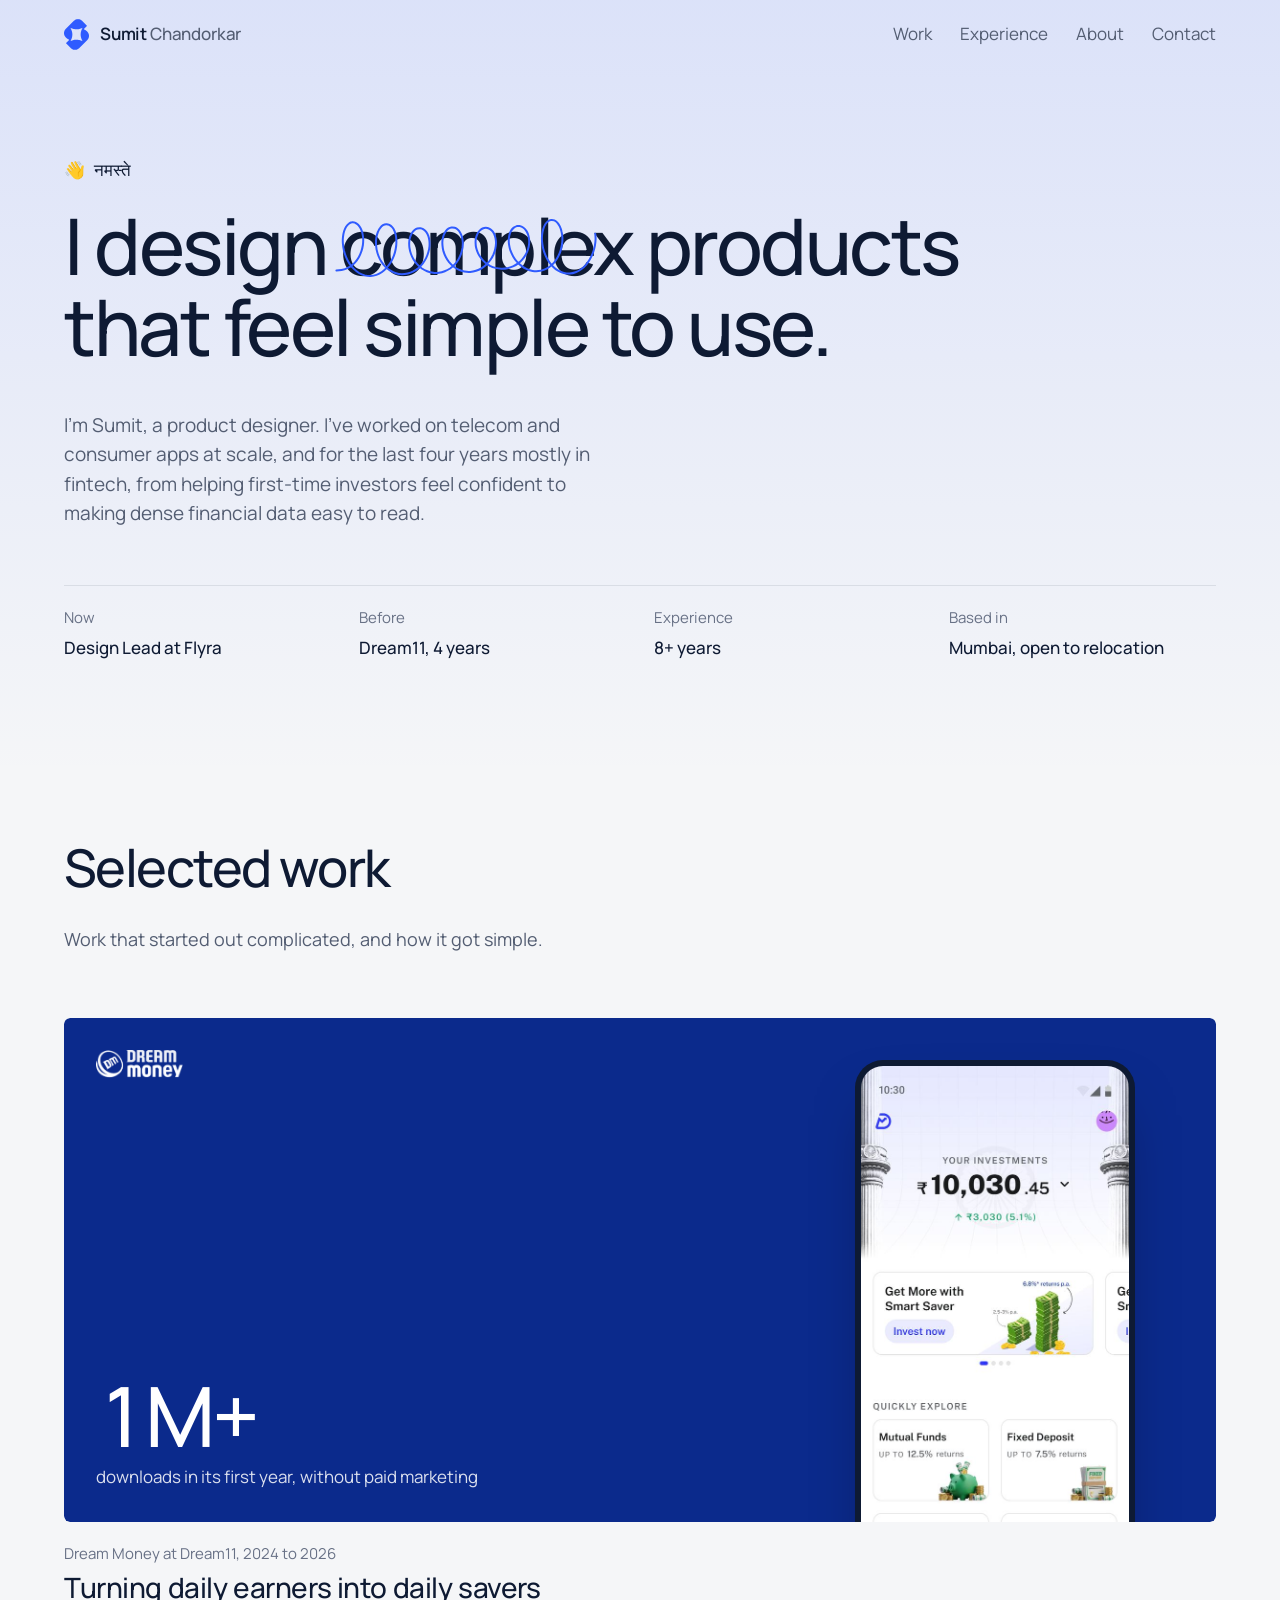
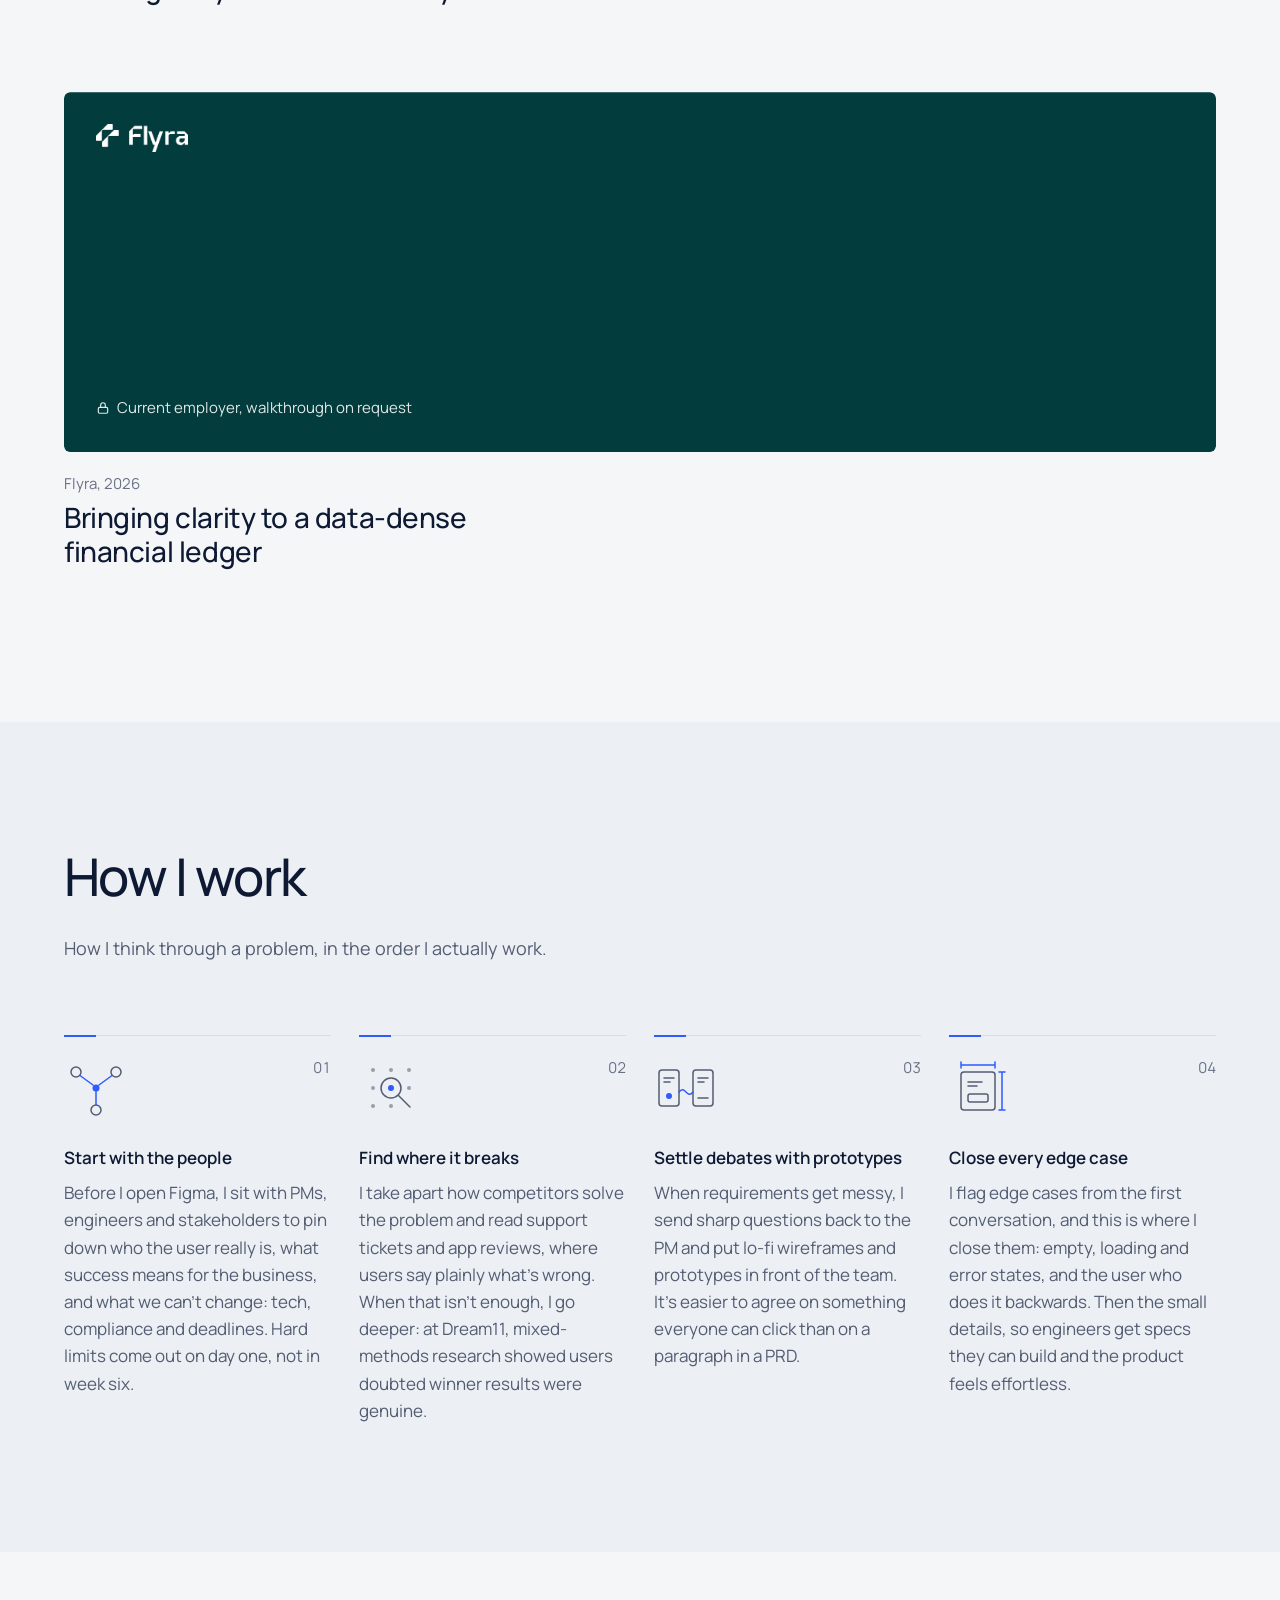
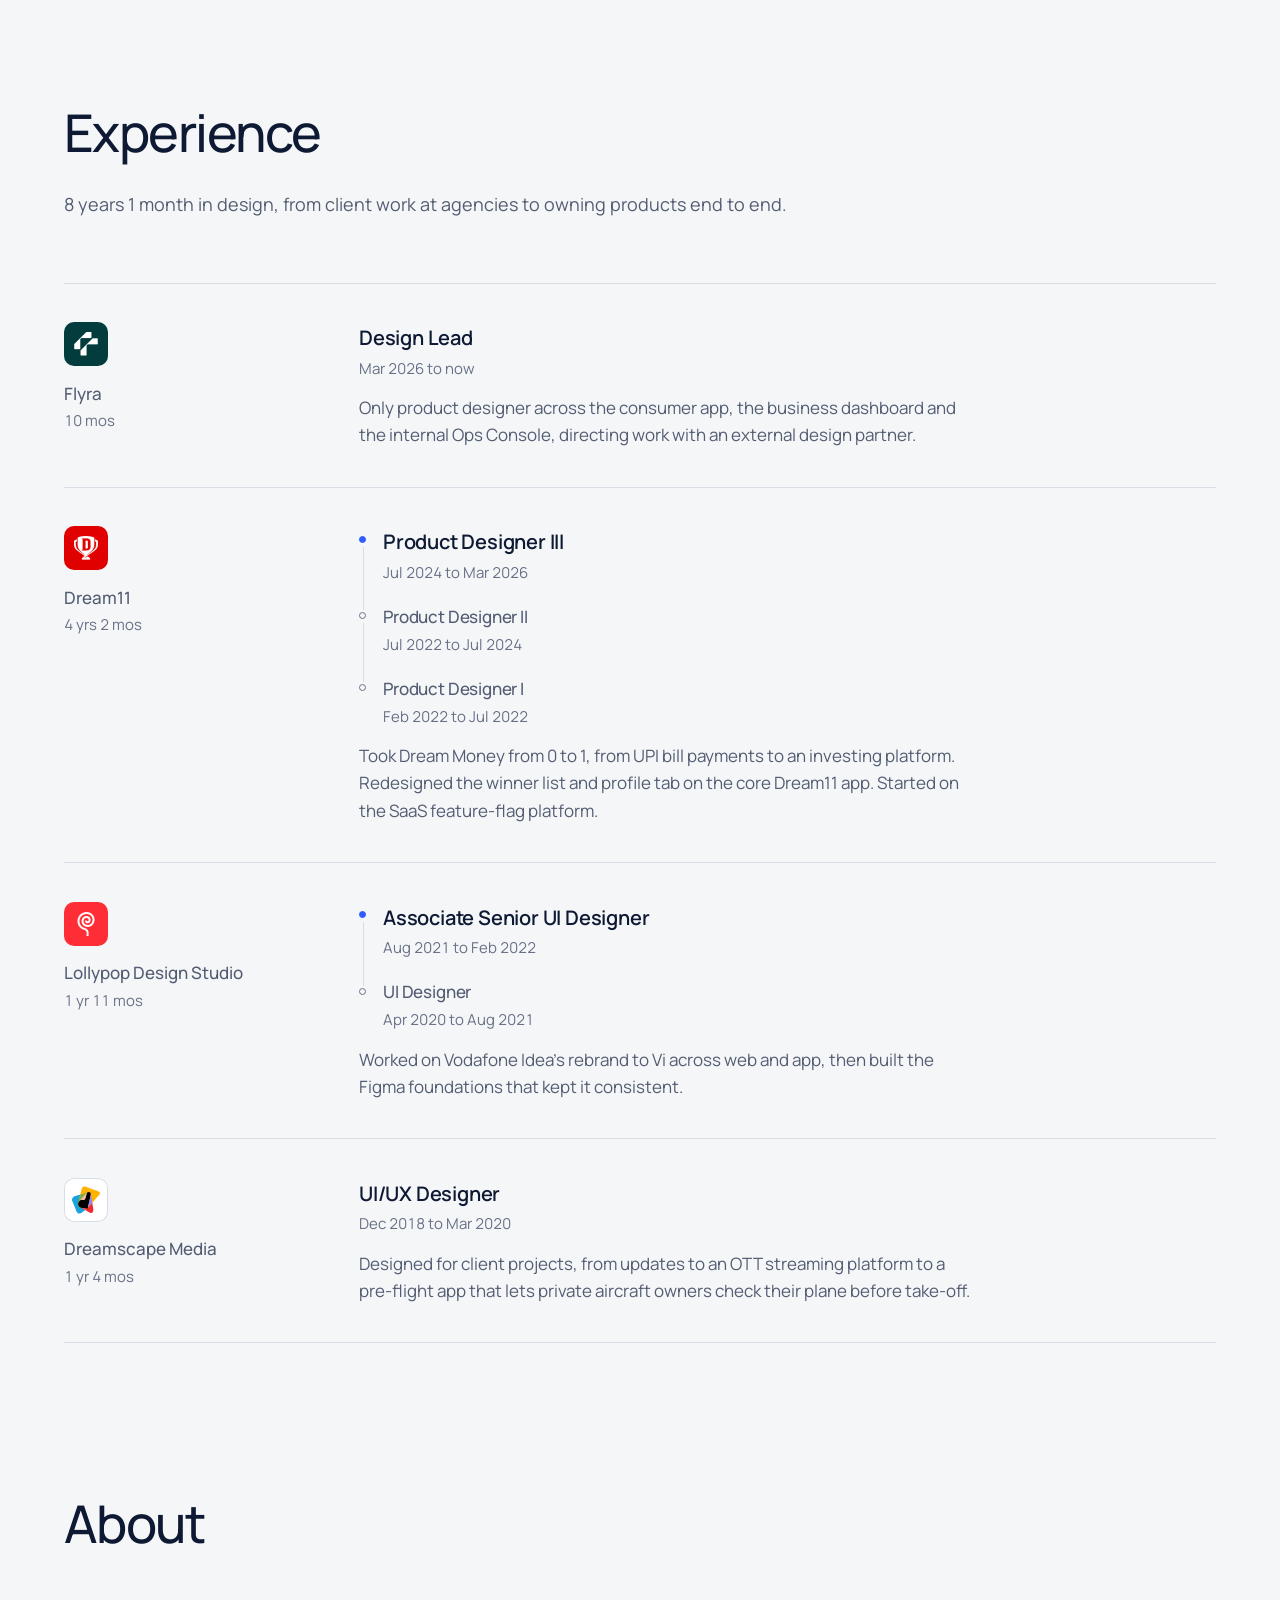
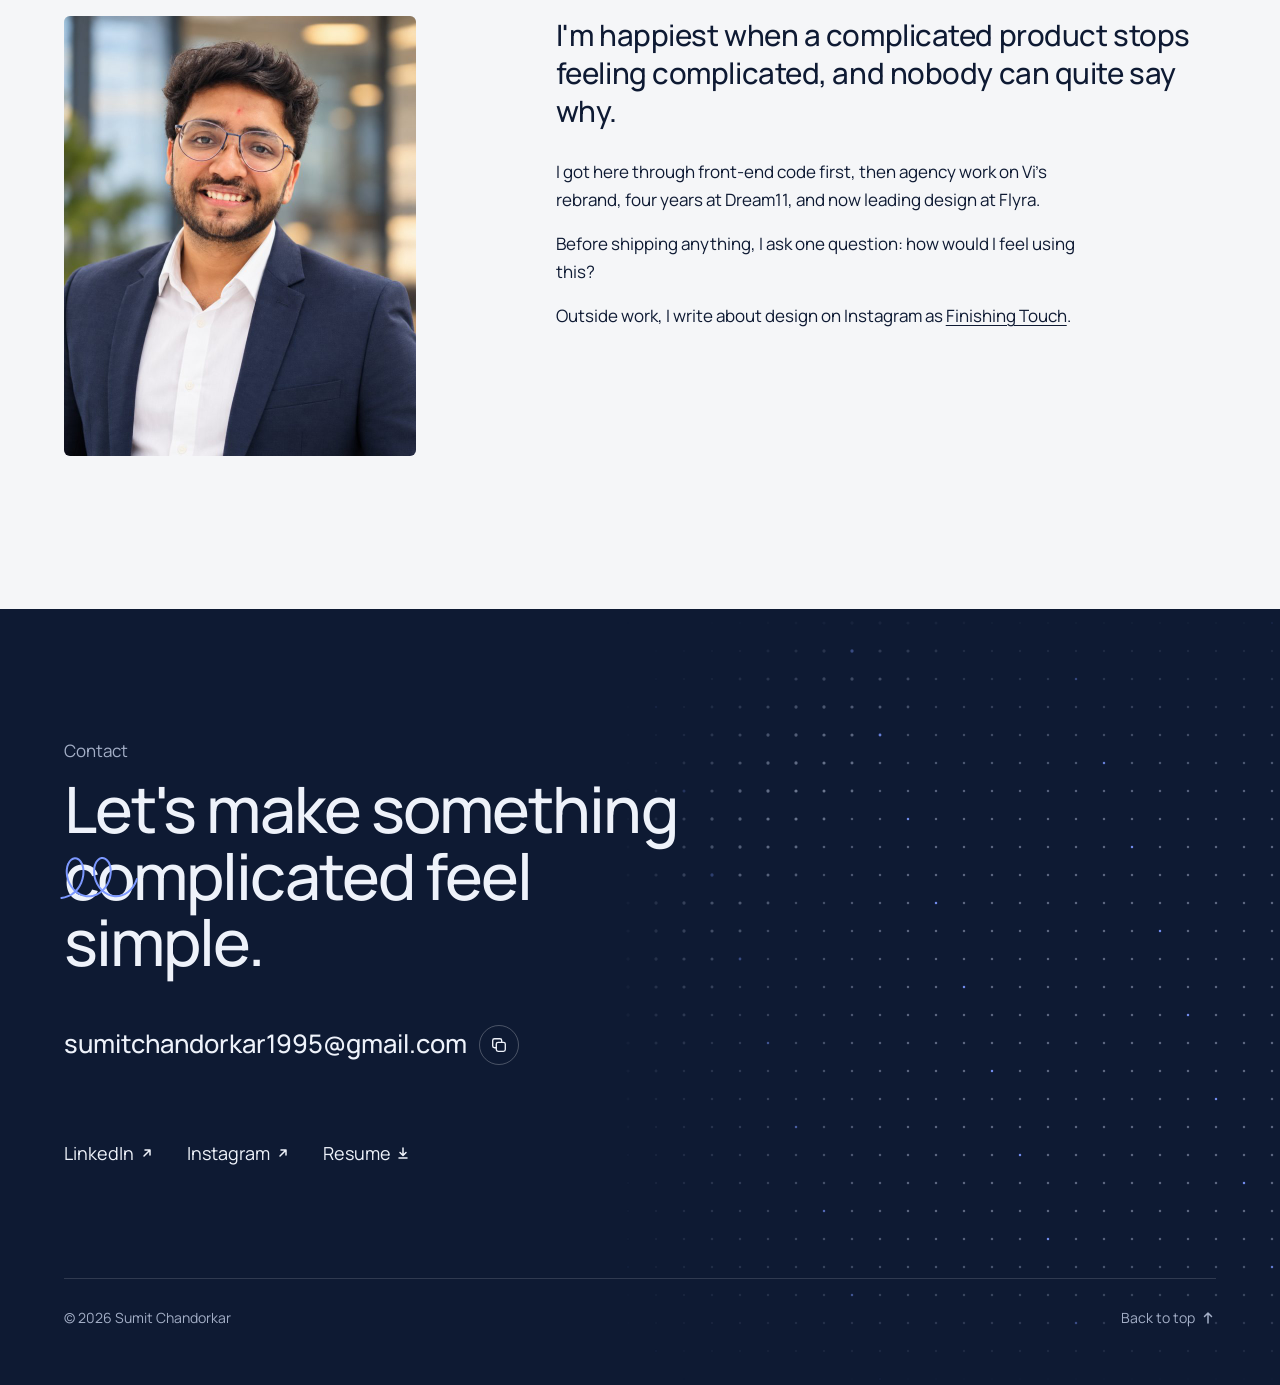
==== commit 8b8e8b3e: "Updated about photo" ====
--- a/index.html
+++ b/index.html
@@ -207,8 +207,7 @@
   <section class="wrap section" id="about" aria-labelledby="about-title">
     <div class="section-head grid"><h2 id="about-title">About</h2></div>
     <div class="about grid">
-      <!-- Replace with your photo: add style="--img:url('images/sumit.jpg'); background-image:url('images/sumit.jpg');" and remove the initials -->
-      <div class="portrait" role="img" aria-label="Photo of Sumit Chandorkar">SC</div>
+      <img class="portrait" src="assets/img/sumit.jpg" width="704" height="880" alt="Sumit Chandorkar" loading="lazy" decoding="async">
       <div class="about-text">
         <p class="big">I'm happiest when a complicated product stops feeling complicated, and nobody can quite say why.</p>
         <p>I got here through front-end code first, then agency work on Vi's rebrand, four years at Dream11, and now leading design at Flyra.</p>
--- a/assets/css/main.css
+++ b/assets/css/main.css
@@ -221,6 +221,7 @@
   .about { align-items: start; }
   .portrait { grid-column: 1 / span 4; max-width: 22rem; min-height: 22rem; border-radius: 6px; background-color: #E3E7EE; background-color: var(--panel); background-image: var(--img, none); background-size: cover; background-position: center; display: flex; align-items: center; justify-content: center; color: #687186; color: var(--faint); font-weight: 500; font-size: 1.5rem; margin-bottom: 32px; }
   @supports (aspect-ratio: 1 / 1) { .portrait { min-height: 0; aspect-ratio: 4 / 5; } }
+  img.portrait { display: block; width: 100%; height: auto; object-fit: cover; object-position: center top; }
   .about-text { grid-column: 6 / span 7; }
   .about-text p { margin: 0 0 1.1rem; max-width: 54ch; }
   .about-text .big { font-weight: 500; font-size: 26px; font-size: clamp(1.4rem, 2.3vw, 1.9rem); line-height: 1.3; letter-spacing: -0.015em; margin-bottom: 1.75rem; }
